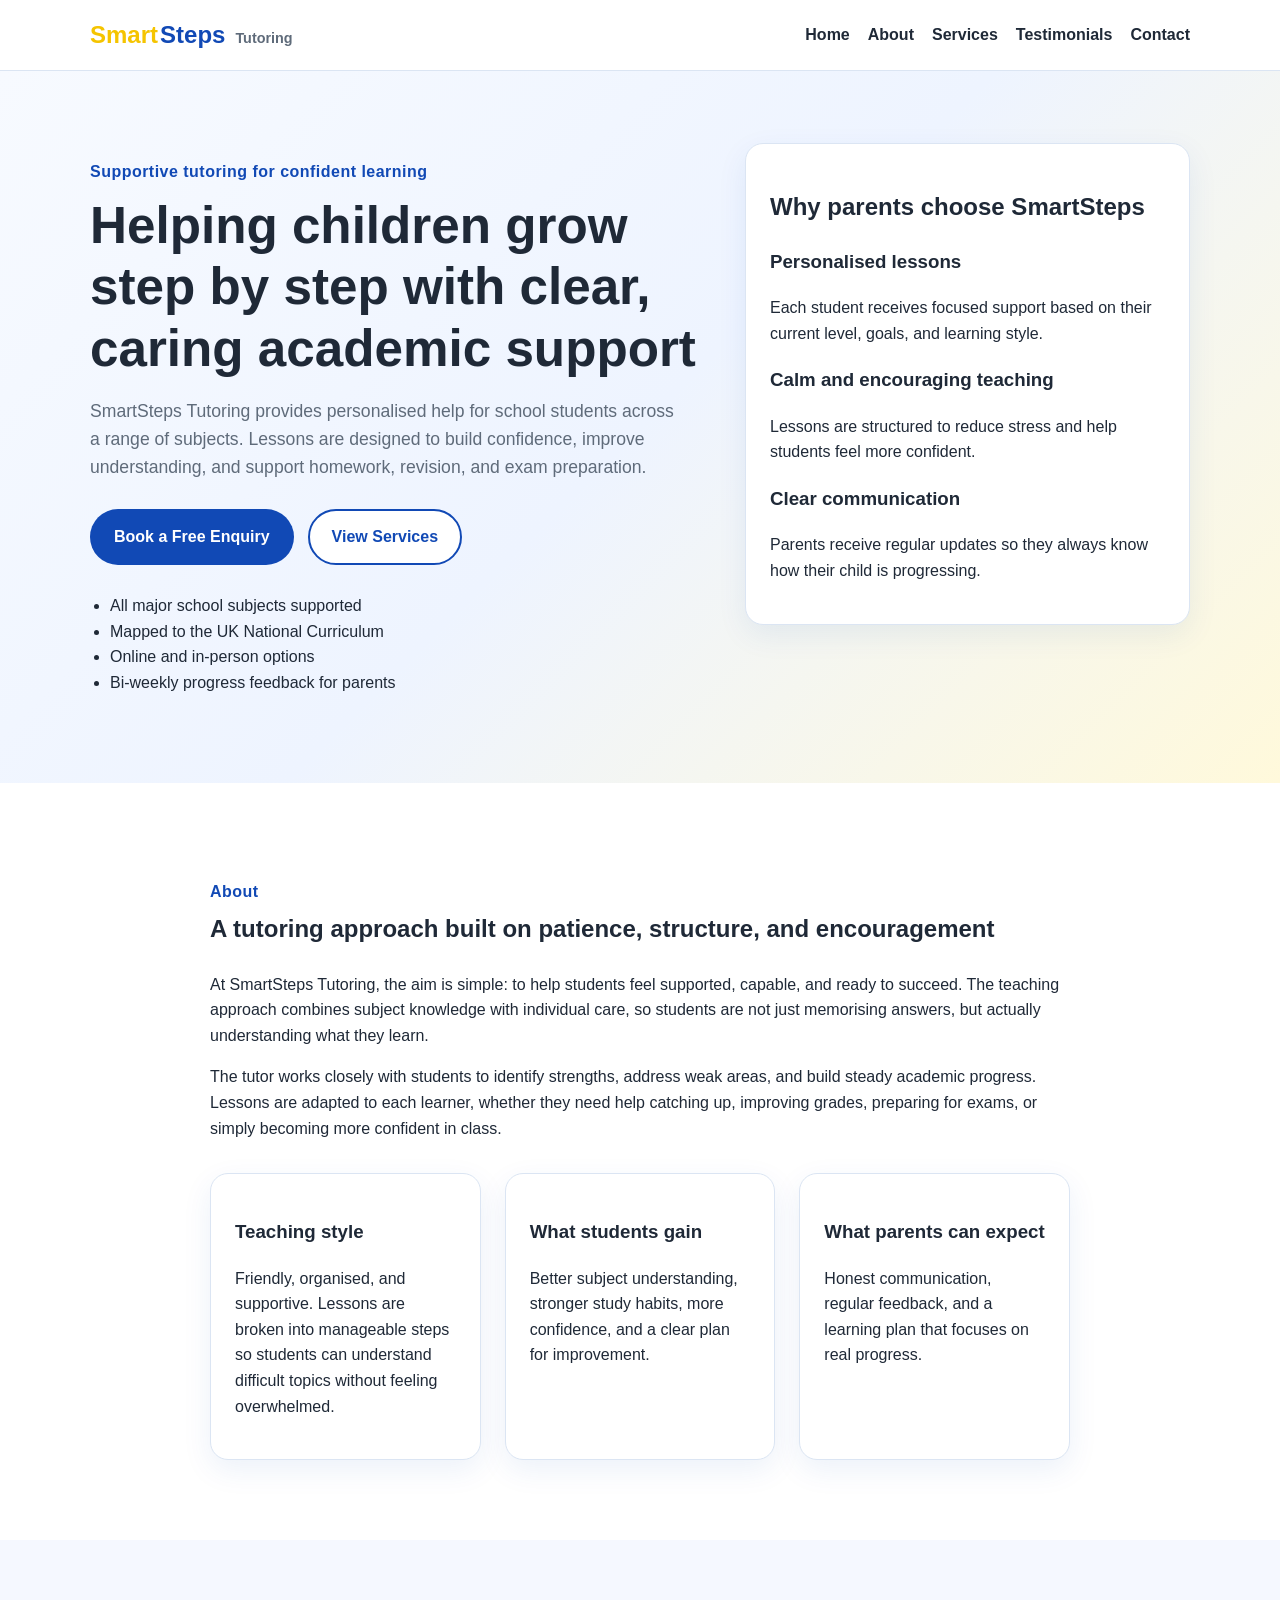
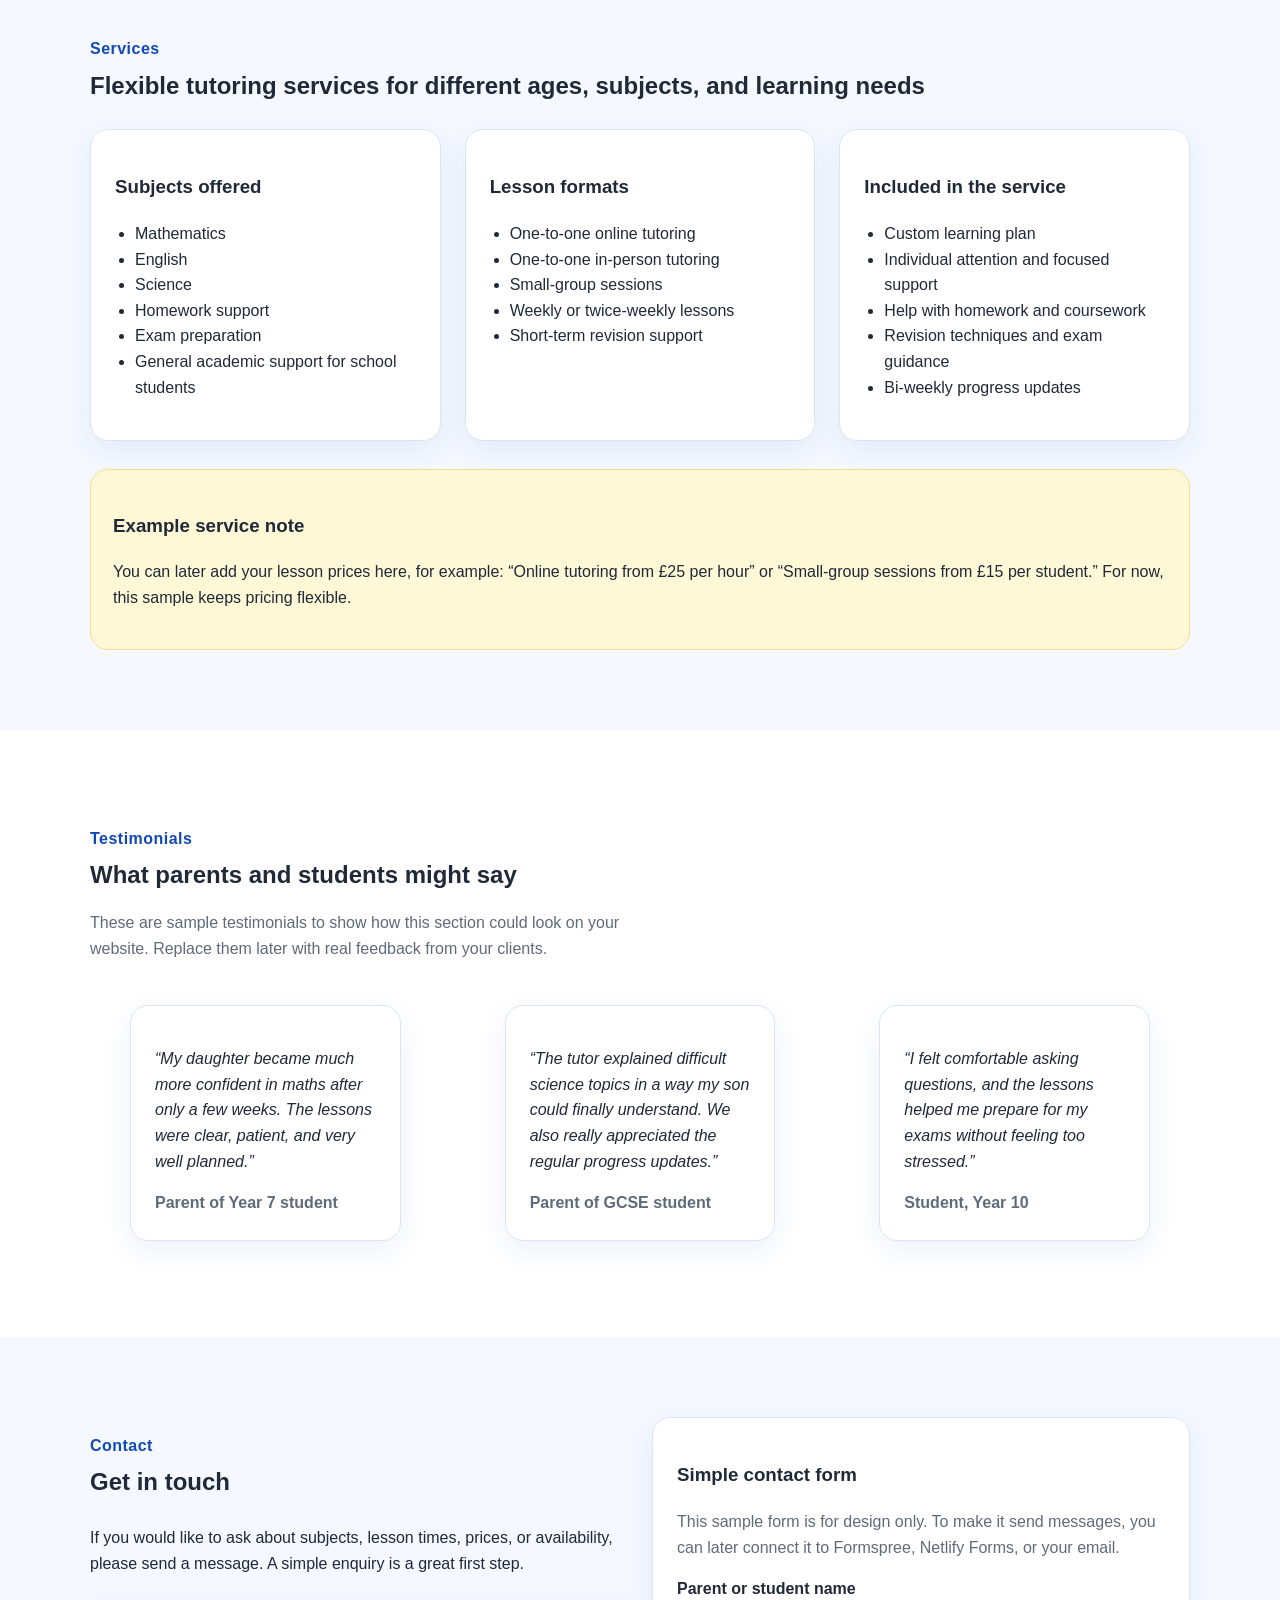
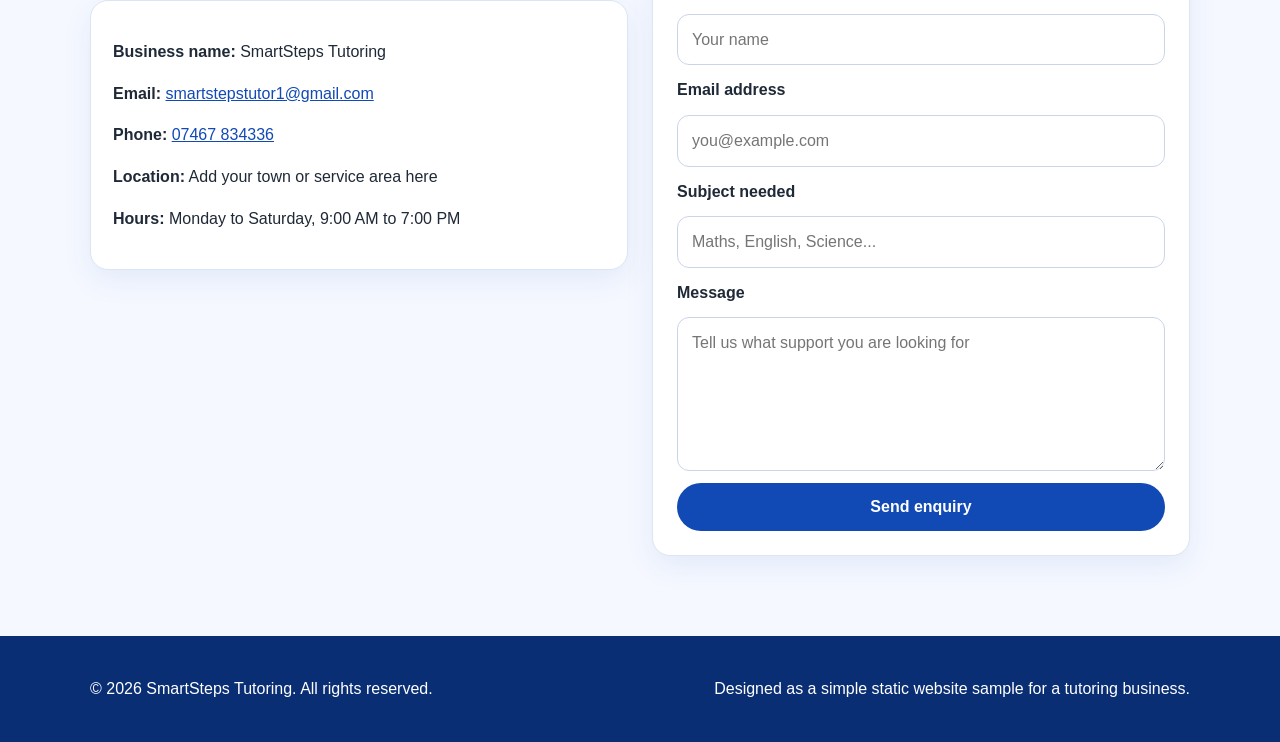
==== index.html @ 938cf6da "Add files via upload" ====
<!DOCTYPE html>
<html lang="en">
<head>
  <meta charset="UTF-8" />
  <meta name="viewport" content="width=device-width, initial-scale=1.0" />
  <title>SmartSteps Tutoring | Personalised Support for School Students</title>
  <meta name="description" content="SmartSteps Tutoring offers personalised tutoring for school students, mapped to the UK National Curriculum, with online and in-person learning support." />
  <link rel="stylesheet" href="styles.css" />
</head>
<body>
  <!-- Simple top navigation -->
  <header class="site-header">
    <div class="container header-inner">
      <a href="#home" class="brand">
        <span class="brand-highlight">Smart</span><span class="brand-main">Steps</span>
        <span class="brand-sub">Tutoring</span>
      </a>

      <nav class="site-nav" aria-label="Main navigation">
        <a href="#home">Home</a>
        <a href="#about">About</a>
        <a href="#services">Services</a>
        <a href="#testimonials">Testimonials</a>
        <a href="#contact">Contact</a>
      </nav>
    </div>
  </header>

  <main>
    <!-- Homepage / hero section -->
    <section id="home" class="hero">
      <div class="container hero-grid">
        <div class="hero-text">
          <p class="eyebrow">Supportive tutoring for confident learning</p>
          <h1>Helping children grow step by step with clear, caring academic support</h1>
          <p class="lead">
            SmartSteps Tutoring provides personalised help for school students across a range of
            subjects. Lessons are designed to build confidence, improve understanding, and support
            homework, revision, and exam preparation.
          </p>

          <div class="hero-actions">
            <a class="button button-primary" href="#contact">Book a Free Enquiry</a>
            <a class="button button-secondary" href="#services">View Services</a>
          </div>

          <ul class="hero-points">
            <li>All major school subjects supported</li>
            <li>Mapped to the UK National Curriculum</li>
            <li>Online and in-person options</li>
            <li>Bi-weekly progress feedback for parents</li>
          </ul>
        </div>

        <aside class="hero-card" aria-label="Quick summary">
          <h2>Why parents choose SmartSteps</h2>
          <div class="feature-item">
            <h3>Personalised lessons</h3>
            <p>Each student receives focused support based on their current level, goals, and learning style.</p>
          </div>
          <div class="feature-item">
            <h3>Calm and encouraging teaching</h3>
            <p>Lessons are structured to reduce stress and help students feel more confident.</p>
          </div>
          <div class="feature-item">
            <h3>Clear communication</h3>
            <p>Parents receive regular updates so they always know how their child is progressing.</p>
          </div>
        </aside>
      </div>
    </section>

    <!-- About section -->
    <section id="about" class="section">
      <div class="container narrow">
        <div class="section-heading">
          <p class="eyebrow">About</p>
          <h2>A tutoring approach built on patience, structure, and encouragement</h2>
        </div>

        <p>
          At SmartSteps Tutoring, the aim is simple: to help students feel supported, capable, and
          ready to succeed. The teaching approach combines subject knowledge with individual care,
          so students are not just memorising answers, but actually understanding what they learn.
        </p>

        <p>
          The tutor works closely with students to identify strengths, address weak areas, and build
          steady academic progress. Lessons are adapted to each learner, whether they need help
          catching up, improving grades, preparing for exams, or simply becoming more confident in class.
        </p>

        <div class="about-grid">
          <div class="card">
            <h3>Teaching style</h3>
            <p>
              Friendly, organised, and supportive. Lessons are broken into manageable steps so
              students can understand difficult topics without feeling overwhelmed.
            </p>
          </div>

          <div class="card">
            <h3>What students gain</h3>
            <p>
              Better subject understanding, stronger study habits, more confidence, and a clear plan
              for improvement.
            </p>
          </div>

          <div class="card">
            <h3>What parents can expect</h3>
            <p>
              Honest communication, regular feedback, and a learning plan that focuses on real progress.
            </p>
          </div>
        </div>
      </div>
    </section>

    <!-- Services section -->
    <section id="services" class="section section-soft">
      <div class="container">
        <div class="section-heading">
          <p class="eyebrow">Services</p>
          <h2>Flexible tutoring services for different ages, subjects, and learning needs</h2>
        </div>

        <div class="services-grid">
          <article class="card">
            <h3>Subjects offered</h3>
            <ul class="check-list">
              <li>Mathematics</li>
              <li>English</li>
              <li>Science</li>
              <li>Homework support</li>
              <li>Exam preparation</li>
              <li>General academic support for school students</li>
            </ul>
          </article>

          <article class="card">
            <h3>Lesson formats</h3>
            <ul class="check-list">
              <li>One-to-one online tutoring</li>
              <li>One-to-one in-person tutoring</li>
              <li>Small-group sessions</li>
              <li>Weekly or twice-weekly lessons</li>
              <li>Short-term revision support</li>
            </ul>
          </article>

          <article class="card">
            <h3>Included in the service</h3>
            <ul class="check-list">
              <li>Custom learning plan</li>
              <li>Individual attention and focused support</li>
              <li>Help with homework and coursework</li>
              <li>Revision techniques and exam guidance</li>
              <li>Bi-weekly progress updates</li>
            </ul>
          </article>
        </div>

        <div class="pricing-note">
          <h3>Example service note</h3>
          <p>
            You can later add your lesson prices here, for example: “Online tutoring from £25 per hour”
            or “Small-group sessions from £15 per student.” For now, this sample keeps pricing flexible.
          </p>
        </div>
      </div>
    </section>

    <!-- Testimonials -->
    <section id="testimonials" class="section">
      <div class="container">
        <div class="section-heading">
          <p class="eyebrow">Testimonials</p>
          <h2>What parents and students might say</h2>
          <p class="section-intro">
            These are sample testimonials to show how this section could look on your website.
            Replace them later with real feedback from your clients.
          </p>
        </div>

        <div class="testimonial-grid">
          <blockquote class="card testimonial">
            <p>
              “My daughter became much more confident in maths after only a few weeks. The lessons
              were clear, patient, and very well planned.”
            </p>
            <footer>Parent of Year 7 student</footer>
          </blockquote>

          <blockquote class="card testimonial">
            <p>
              “The tutor explained difficult science topics in a way my son could finally understand.
              We also really appreciated the regular progress updates.”
            </p>
            <footer>Parent of GCSE student</footer>
          </blockquote>

          <blockquote class="card testimonial">
            <p>
              “I felt comfortable asking questions, and the lessons helped me prepare for my exams
              without feeling too stressed.”
            </p>
            <footer>Student, Year 10</footer>
          </blockquote>
        </div>
      </div>
    </section>

    <!-- Contact section -->
    <section id="contact" class="section section-soft">
      <div class="container contact-grid">
        <div>
          <div class="section-heading">
            <p class="eyebrow">Contact</p>
            <h2>Get in touch</h2>
          </div>

          <p>
            If you would like to ask about subjects, lesson times, prices, or availability,
            please send a message. A simple enquiry is a great first step.
          </p>

          <div class="contact-card">
            <p><strong>Business name:</strong> SmartSteps Tutoring</p>
            <p><strong>Email:</strong> <a href="mailto:smartstepstutor1@gmail.com">smartstepstutor1@gmail.com</a></p>
            <p><strong>Phone:</strong> <a href="tel:07467834336">07467 834336</a></p>
            <p><strong>Location:</strong> Add your town or service area here</p>
            <p><strong>Hours:</strong> Monday to Saturday, 9:00 AM to 7:00 PM</p>
          </div>
        </div>

        <div class="card">
          <h3>Simple contact form</h3>
          <p class="form-note">
            This sample form is for design only. To make it send messages, you can later connect it
            to Formspree, Netlify Forms, or your email.
          </p>

          <form action="#" method="post" class="contact-form">
            <label for="name">Parent or student name</label>
            <input id="name" name="name" type="text" placeholder="Your name" />

            <label for="email">Email address</label>
            <input id="email" name="email" type="email" placeholder="you@example.com" />

            <label for="subject">Subject needed</label>
            <input id="subject" name="subject" type="text" placeholder="Maths, English, Science..." />

            <label for="message">Message</label>
            <textarea id="message" name="message" rows="5" placeholder="Tell us what support you are looking for"></textarea>

            <button class="button button-primary button-full" type="submit">Send enquiry</button>
          </form>
        </div>
      </div>
    </section>
  </main>

  <footer class="site-footer">
    <div class="container footer-inner">
      <p>&copy; 2026 SmartSteps Tutoring. All rights reserved.</p>
      <p>Designed as a simple static website sample for a tutoring business.</p>
    </div>
  </footer>
</body>
</html>
---- styles.css ----
/* ---------------------------------------------------------
   SmartSteps Tutoring sample website styles
   This CSS is kept simple on purpose so it is easy to read
   and edit for beginners.
---------------------------------------------------------- */

:root {
  --blue: #1149b5;
  --blue-dark: #0a2e73;
  --yellow: #f5c400;
  --text: #1f2937;
  --muted: #5f6b7a;
  --bg: #ffffff;
  --soft: #f5f8ff;
  --border: #dbe5f3;
  --shadow: 0 10px 30px rgba(17, 73, 181, 0.08);
  --radius: 18px;
}

* {
  box-sizing: border-box;
}

html {
  scroll-behavior: smooth;
}

body {
  margin: 0;
  font-family: Arial, Helvetica, sans-serif;
  color: var(--text);
  background: var(--bg);
  line-height: 1.6;
}

img {
  max-width: 100%;
  display: block;
}

a {
  color: var(--blue);
}

.container {
  width: min(1100px, 92%);
  margin: 0 auto;
}

.narrow {
  width: min(860px, 92%);
}

.site-header {
  position: sticky;
  top: 0;
  z-index: 100;
  background: rgba(255, 255, 255, 0.96);
  border-bottom: 1px solid var(--border);
  backdrop-filter: blur(8px);
}

.header-inner {
  display: flex;
  align-items: center;
  justify-content: space-between;
  gap: 20px;
  padding: 16px 0;
}

.brand {
  text-decoration: none;
  font-weight: 700;
  font-size: 1.5rem;
  display: inline-flex;
  align-items: baseline;
  gap: 2px;
  flex-wrap: wrap;
}

.brand-highlight {
  color: var(--yellow);
}

.brand-main {
  color: var(--blue);
}

.brand-sub {
  font-size: 0.9rem;
  color: var(--muted);
  margin-left: 8px;
  font-weight: 600;
}

.site-nav {
  display: flex;
  flex-wrap: wrap;
  gap: 18px;
}

.site-nav a {
  text-decoration: none;
  color: var(--text);
  font-weight: 600;
}

.site-nav a:hover {
  color: var(--blue);
}

.hero {
  background: linear-gradient(135deg, #f7faff 0%, #eef4ff 50%, #fff9db 100%);
  padding: 72px 0;
}

.hero-grid {
  display: grid;
  grid-template-columns: 1.4fr 1fr;
  gap: 32px;
  align-items: start;
}

.eyebrow {
  color: var(--blue);
  font-weight: 700;
  letter-spacing: 0.03em;
  margin-bottom: 10px;
}

.hero h1,
.section-heading h2 {
  line-height: 1.2;
  margin-top: 0;
}

.hero h1 {
  font-size: clamp(2rem, 5vw, 3.2rem);
  margin-bottom: 16px;
}

.lead {
  font-size: 1.1rem;
  color: var(--muted);
  max-width: 60ch;
}

.hero-actions {
  display: flex;
  flex-wrap: wrap;
  gap: 14px;
  margin: 28px 0;
}

.button {
  display: inline-block;
  border-radius: 999px;
  padding: 13px 22px;
  text-decoration: none;
  font-weight: 700;
  border: 2px solid transparent;
  cursor: pointer;
  font-size: 1rem;
}

.button-primary {
  background: var(--blue);
  color: white;
}

.button-primary:hover {
  background: var(--blue-dark);
}

.button-secondary {
  background: white;
  color: var(--blue);
  border-color: var(--blue);
}

.button-full {
  width: 100%;
}

.hero-points,
.check-list {
  padding-left: 20px;
}

.hero-card,
.card,
.contact-card {
  background: white;
  border: 1px solid var(--border);
  border-radius: var(--radius);
  box-shadow: var(--shadow);
}

.hero-card {
  padding: 24px;
}

.feature-item + .feature-item {
  margin-top: 18px;
}

.section {
  padding: 80px 0;
}

.section-soft {
  background: var(--soft);
}

.section-heading {
  margin-bottom: 28px;
}

.section-intro {
  color: var(--muted);
  max-width: 65ch;
}

.about-grid,
.services-grid,
.testimonial-grid,
.contact-grid {
  display: grid;
  gap: 24px;
}

.about-grid {
  grid-template-columns: repeat(3, 1fr);
  margin-top: 32px;
}

.services-grid {
  grid-template-columns: repeat(3, 1fr);
}

.testimonial-grid {
  grid-template-columns: repeat(3, 1fr);
}

.contact-grid {
  grid-template-columns: 1fr 1fr;
  align-items: start;
}

.card {
  padding: 24px;
}

.pricing-note {
  margin-top: 28px;
  background: #fff8d7;
  border: 1px solid #f2e28c;
  border-radius: var(--radius);
  padding: 22px;
}

.testimonial p {
  font-style: italic;
}

.testimonial footer {
  margin-top: 14px;
  color: var(--muted);
  font-weight: 600;
}

.contact-card {
  padding: 22px;
  margin-top: 24px;
}

.form-note {
  color: var(--muted);
}

.contact-form {
  display: grid;
  gap: 12px;
  margin-top: 12px;
}

.contact-form label {
  font-weight: 700;
}

.contact-form input,
.contact-form textarea {
  width: 100%;
  padding: 12px 14px;
  border: 1px solid #c9d6ea;
  border-radius: 12px;
  font: inherit;
}

.contact-form input:focus,
.contact-form textarea:focus {
  outline: 2px solid rgba(17, 73, 181, 0.2);
  border-color: var(--blue);
}

.site-footer {
  background: var(--blue-dark);
  color: white;
  padding: 24px 0;
}

.footer-inner {
  display: flex;
  justify-content: space-between;
  gap: 20px;
  flex-wrap: wrap;
}

@media (max-width: 900px) {
  .hero-grid,
  .about-grid,
  .services-grid,
  .testimonial-grid,
  .contact-grid {
    grid-template-columns: 1fr;
  }

  .header-inner {
    flex-direction: column;
    align-items: flex-start;
  }
}
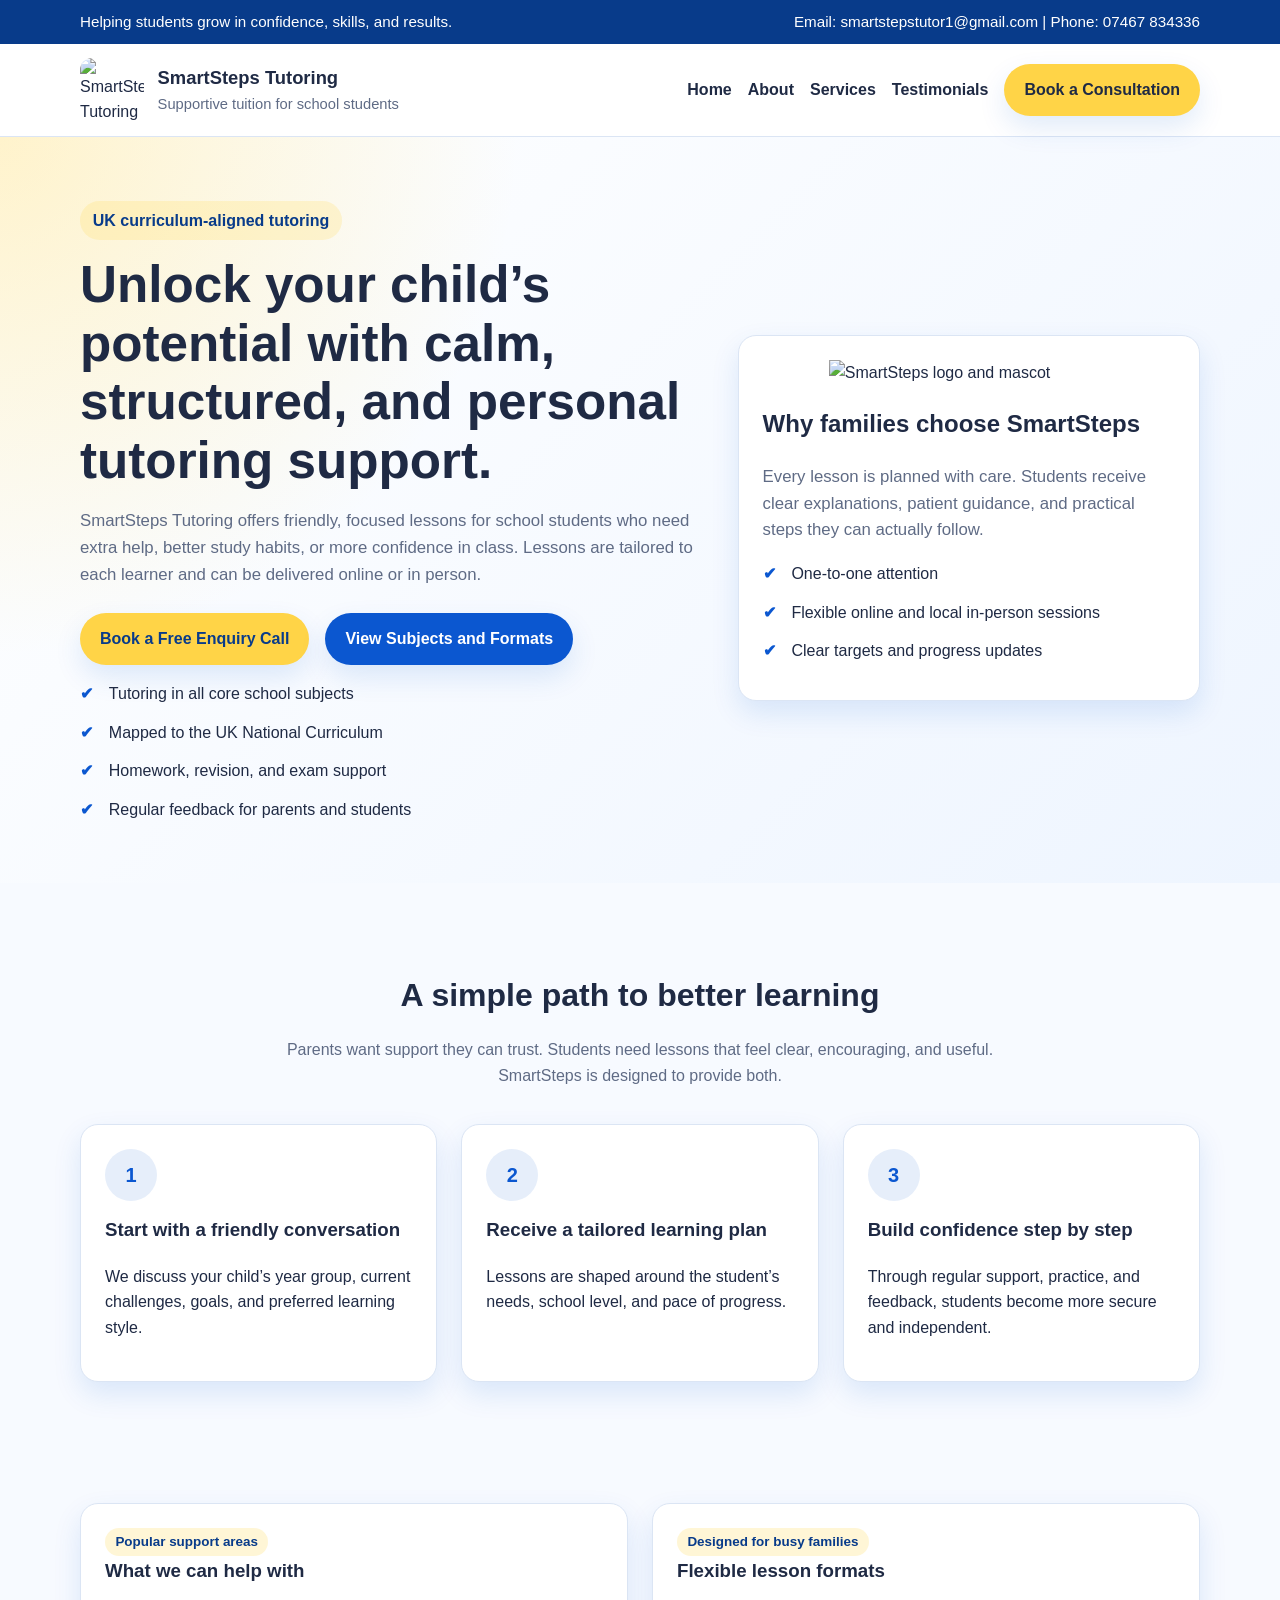
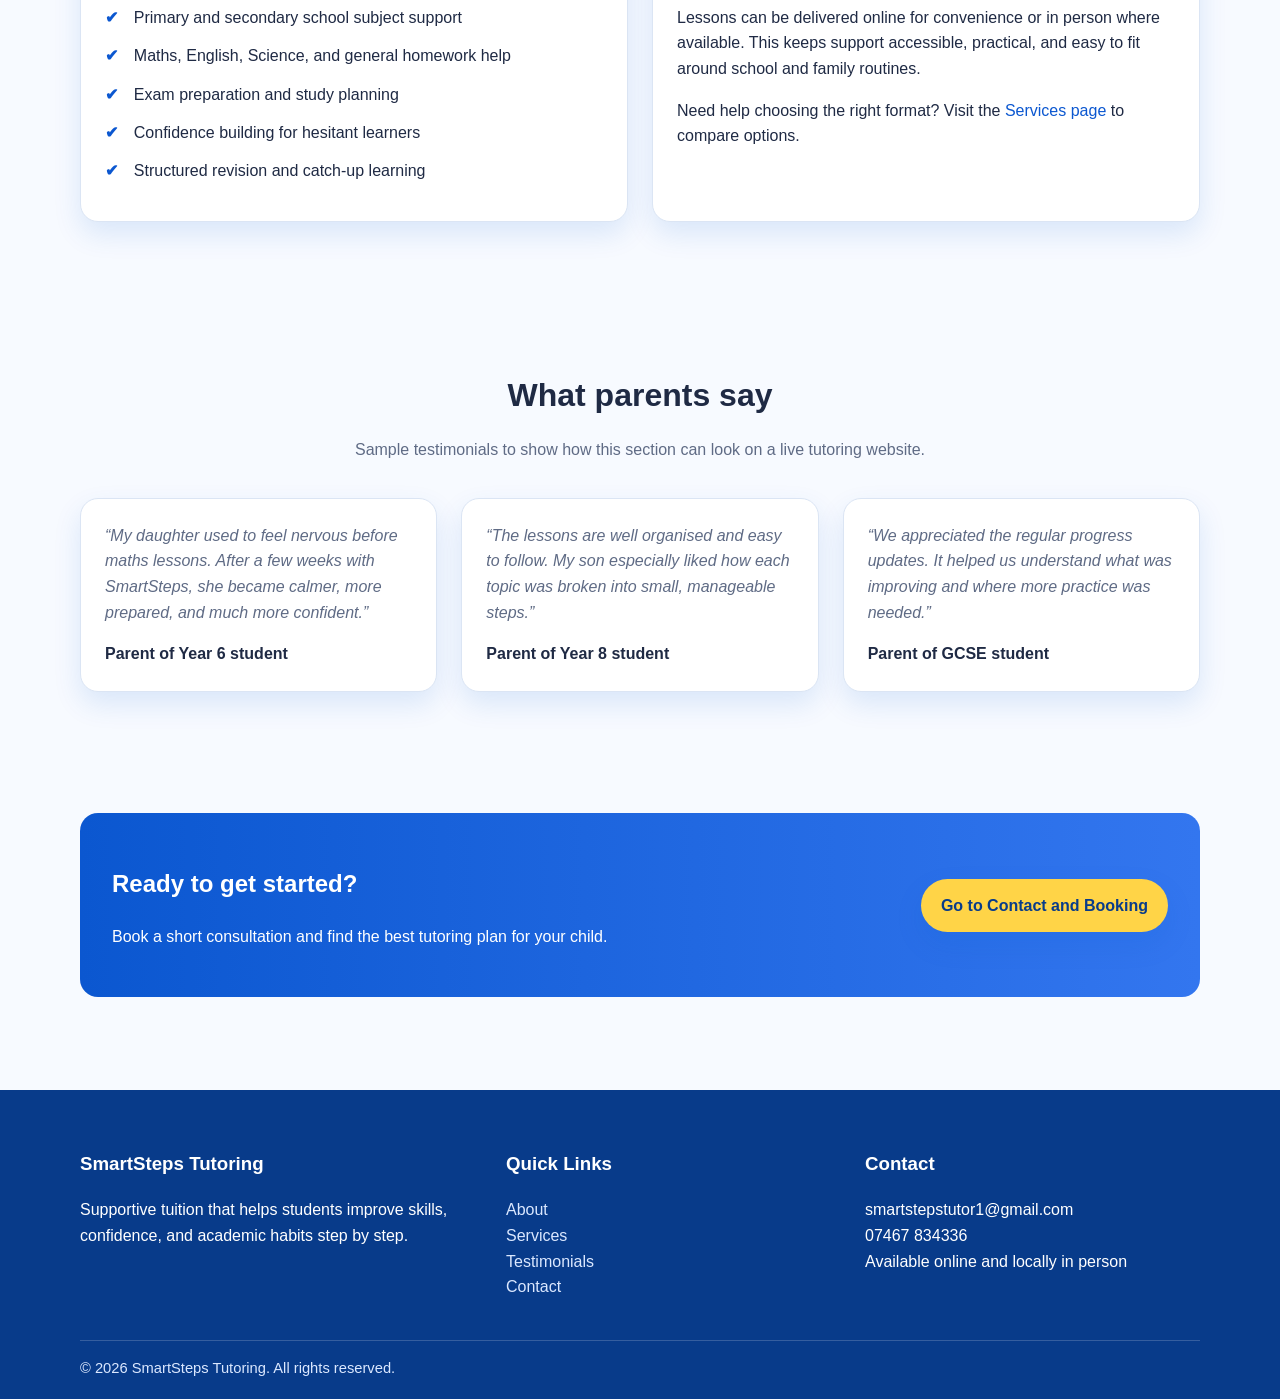
==== commit 835a4ca9: "Add files via upload" ====
--- a/index.html
+++ b/index.html
@@ -3,268 +3,199 @@
 <head>
   <meta charset="UTF-8" />
   <meta name="viewport" content="width=device-width, initial-scale=1.0" />
-  <title>SmartSteps Tutoring | Personalised Support for School Students</title>
-  <meta name="description" content="SmartSteps Tutoring offers personalised tutoring for school students, mapped to the UK National Curriculum, with online and in-person learning support." />
-  <link rel="stylesheet" href="styles.css" />
+  <title>SmartSteps Tutoring | Personal Support for Confident Learning</title>
+  <meta name="description" content="SmartSteps Tutoring offers supportive, personalised lessons for school students across core subjects, online and in person." />
+  <link rel="stylesheet" href="style.css" />
 </head>
 <body>
-  <!-- Simple top navigation -->
-  <header class="site-header">
-    <div class="container header-inner">
-      <a href="#home" class="brand">
-        <span class="brand-highlight">Smart</span><span class="brand-main">Steps</span>
-        <span class="brand-sub">Tutoring</span>
+  <div class="topbar">
+    <div class="container">
+      <div>Helping students grow in confidence, skills, and results.</div>
+      <div>Email: smartstepstutor1@gmail.com | Phone: 07467 834336</div>
+    </div>
+  </div>
+
+  <header class="header">
+    <div class="container navbar">
+      <a class="brand" href="index.html">
+        <img src="assets/logo.png" alt="SmartSteps Tutoring logo" />
+        <div class="brand-text">
+          <strong>SmartSteps Tutoring</strong>
+          <span>Supportive tuition for school students</span>
+        </div>
       </a>
-
-      <nav class="site-nav" aria-label="Main navigation">
-        <a href="#home">Home</a>
-        <a href="#about">About</a>
-        <a href="#services">Services</a>
-        <a href="#testimonials">Testimonials</a>
-        <a href="#contact">Contact</a>
+      <nav class="nav-links" aria-label="Main navigation">
+        <a href="index.html">Home</a>
+        <a href="about.html">About</a>
+        <a href="services.html">Services</a>
+        <a href="testimonials.html">Testimonials</a>
+        <a href="contact.html" class="button">Book a Consultation</a>
       </nav>
     </div>
   </header>
 
   <main>
-    <!-- Homepage / hero section -->
-    <section id="home" class="hero">
+    <section class="hero">
       <div class="container hero-grid">
-        <div class="hero-text">
-          <p class="eyebrow">Supportive tutoring for confident learning</p>
-          <h1>Helping children grow step by step with clear, caring academic support</h1>
-          <p class="lead">
-            SmartSteps Tutoring provides personalised help for school students across a range of
-            subjects. Lessons are designed to build confidence, improve understanding, and support
-            homework, revision, and exam preparation.
-          </p>
-
+        <div>
+          <span class="eyebrow">UK curriculum-aligned tutoring</span>
+          <h1>Unlock your child’s potential with calm, structured, and personal tutoring support.</h1>
+          <p>
+            SmartSteps Tutoring offers friendly, focused lessons for school students who need extra help,
+            better study habits, or more confidence in class. Lessons are tailored to each learner and can be
+            delivered online or in person.
+          </p>
           <div class="hero-actions">
-            <a class="button button-primary" href="#contact">Book a Free Enquiry</a>
-            <a class="button button-secondary" href="#services">View Services</a>
-          </div>
-
-          <ul class="hero-points">
-            <li>All major school subjects supported</li>
+            <a class="button" href="contact.html">Book a Free Enquiry Call</a>
+            <a class="button secondary" href="services.html">View Subjects and Formats</a>
+          </div>
+          <ul class="hero-list">
+            <li>Tutoring in all core school subjects</li>
             <li>Mapped to the UK National Curriculum</li>
-            <li>Online and in-person options</li>
-            <li>Bi-weekly progress feedback for parents</li>
+            <li>Homework, revision, and exam support</li>
+            <li>Regular feedback for parents and students</li>
           </ul>
         </div>
 
-        <aside class="hero-card" aria-label="Quick summary">
-          <h2>Why parents choose SmartSteps</h2>
-          <div class="feature-item">
-            <h3>Personalised lessons</h3>
-            <p>Each student receives focused support based on their current level, goals, and learning style.</p>
-          </div>
-          <div class="feature-item">
-            <h3>Calm and encouraging teaching</h3>
-            <p>Lessons are structured to reduce stress and help students feel more confident.</p>
-          </div>
-          <div class="feature-item">
-            <h3>Clear communication</h3>
-            <p>Parents receive regular updates so they always know how their child is progressing.</p>
-          </div>
+        <aside class="hero-card">
+          <img src="assets/logo.png" alt="SmartSteps logo and mascot" />
+          <h2>Why families choose SmartSteps</h2>
+          <p>
+            Every lesson is planned with care. Students receive clear explanations, patient guidance,
+            and practical steps they can actually follow.
+          </p>
+          <ul class="check-list">
+            <li>One-to-one attention</li>
+            <li>Flexible online and local in-person sessions</li>
+            <li>Clear targets and progress updates</li>
+          </ul>
         </aside>
       </div>
     </section>
 
-    <!-- About section -->
-    <section id="about" class="section">
-      <div class="container narrow">
-        <div class="section-heading">
-          <p class="eyebrow">About</p>
-          <h2>A tutoring approach built on patience, structure, and encouragement</h2>
-        </div>
-
-        <p>
-          At SmartSteps Tutoring, the aim is simple: to help students feel supported, capable, and
-          ready to succeed. The teaching approach combines subject knowledge with individual care,
-          so students are not just memorising answers, but actually understanding what they learn.
-        </p>
-
-        <p>
-          The tutor works closely with students to identify strengths, address weak areas, and build
-          steady academic progress. Lessons are adapted to each learner, whether they need help
-          catching up, improving grades, preparing for exams, or simply becoming more confident in class.
-        </p>
-
-        <div class="about-grid">
+    <section class="section">
+      <div class="container">
+        <div class="section-title">
+          <h2>A simple path to better learning</h2>
+          <p>
+            Parents want support they can trust. Students need lessons that feel clear, encouraging, and useful.
+            SmartSteps is designed to provide both.
+          </p>
+        </div>
+        <div class="grid-3">
           <div class="card">
-            <h3>Teaching style</h3>
+            <div class="icon-circle">1</div>
+            <h3>Start with a friendly conversation</h3>
             <p>
-              Friendly, organised, and supportive. Lessons are broken into manageable steps so
-              students can understand difficult topics without feeling overwhelmed.
+              We discuss your child’s year group, current challenges, goals, and preferred learning style.
             </p>
           </div>
-
           <div class="card">
-            <h3>What students gain</h3>
+            <div class="icon-circle">2</div>
+            <h3>Receive a tailored learning plan</h3>
             <p>
-              Better subject understanding, stronger study habits, more confidence, and a clear plan
-              for improvement.
+              Lessons are shaped around the student’s needs, school level, and pace of progress.
             </p>
           </div>
-
           <div class="card">
-            <h3>What parents can expect</h3>
+            <div class="icon-circle">3</div>
+            <h3>Build confidence step by step</h3>
             <p>
-              Honest communication, regular feedback, and a learning plan that focuses on real progress.
+              Through regular support, practice, and feedback, students become more secure and independent.
             </p>
           </div>
         </div>
       </div>
     </section>
 
-    <!-- Services section -->
-    <section id="services" class="section section-soft">
+    <section class="section">
+      <div class="container grid-2">
+        <div class="info-box">
+          <span class="small-badge">Popular support areas</span>
+          <h3>What we can help with</h3>
+          <ul class="check-list">
+            <li>Primary and secondary school subject support</li>
+            <li>Maths, English, Science, and general homework help</li>
+            <li>Exam preparation and study planning</li>
+            <li>Confidence building for hesitant learners</li>
+            <li>Structured revision and catch-up learning</li>
+          </ul>
+        </div>
+        <div class="info-box">
+          <span class="small-badge">Designed for busy families</span>
+          <h3>Flexible lesson formats</h3>
+          <p>
+            Lessons can be delivered online for convenience or in person where available. This keeps support accessible,
+            practical, and easy to fit around school and family routines.
+          </p>
+          <p>
+            Need help choosing the right format? Visit the <a href="services.html">Services page</a> to compare options.
+          </p>
+        </div>
+      </div>
+    </section>
+
+    <section class="section">
       <div class="container">
-        <div class="section-heading">
-          <p class="eyebrow">Services</p>
-          <h2>Flexible tutoring services for different ages, subjects, and learning needs</h2>
-        </div>
-
-        <div class="services-grid">
-          <article class="card">
-            <h3>Subjects offered</h3>
-            <ul class="check-list">
-              <li>Mathematics</li>
-              <li>English</li>
-              <li>Science</li>
-              <li>Homework support</li>
-              <li>Exam preparation</li>
-              <li>General academic support for school students</li>
-            </ul>
+        <div class="section-title">
+          <h2>What parents say</h2>
+          <p>Sample testimonials to show how this section can look on a live tutoring website.</p>
+        </div>
+        <div class="grid-3">
+          <article class="testimonial">
+            <blockquote>
+              “My daughter used to feel nervous before maths lessons. After a few weeks with SmartSteps, she became calmer,
+              more prepared, and much more confident.”
+            </blockquote>
+            <cite>Parent of Year 6 student</cite>
           </article>
-
-          <article class="card">
-            <h3>Lesson formats</h3>
-            <ul class="check-list">
-              <li>One-to-one online tutoring</li>
-              <li>One-to-one in-person tutoring</li>
-              <li>Small-group sessions</li>
-              <li>Weekly or twice-weekly lessons</li>
-              <li>Short-term revision support</li>
-            </ul>
+          <article class="testimonial">
+            <blockquote>
+              “The lessons are well organised and easy to follow. My son especially liked how each topic was broken into small,
+              manageable steps.”
+            </blockquote>
+            <cite>Parent of Year 8 student</cite>
           </article>
-
-          <article class="card">
-            <h3>Included in the service</h3>
-            <ul class="check-list">
-              <li>Custom learning plan</li>
-              <li>Individual attention and focused support</li>
-              <li>Help with homework and coursework</li>
-              <li>Revision techniques and exam guidance</li>
-              <li>Bi-weekly progress updates</li>
-            </ul>
+          <article class="testimonial">
+            <blockquote>
+              “We appreciated the regular progress updates. It helped us understand what was improving and where more practice was needed.”
+            </blockquote>
+            <cite>Parent of GCSE student</cite>
           </article>
         </div>
-
-        <div class="pricing-note">
-          <h3>Example service note</h3>
-          <p>
-            You can later add your lesson prices here, for example: “Online tutoring from £25 per hour”
-            or “Small-group sessions from £15 per student.” For now, this sample keeps pricing flexible.
-          </p>
-        </div>
-      </div>
-    </section>
-
-    <!-- Testimonials -->
-    <section id="testimonials" class="section">
+      </div>
+    </section>
+
+    <section class="section">
       <div class="container">
-        <div class="section-heading">
-          <p class="eyebrow">Testimonials</p>
-          <h2>What parents and students might say</h2>
-          <p class="section-intro">
-            These are sample testimonials to show how this section could look on your website.
-            Replace them later with real feedback from your clients.
-          </p>
-        </div>
-
-        <div class="testimonial-grid">
-          <blockquote class="card testimonial">
-            <p>
-              “My daughter became much more confident in maths after only a few weeks. The lessons
-              were clear, patient, and very well planned.”
-            </p>
-            <footer>Parent of Year 7 student</footer>
-          </blockquote>
-
-          <blockquote class="card testimonial">
-            <p>
-              “The tutor explained difficult science topics in a way my son could finally understand.
-              We also really appreciated the regular progress updates.”
-            </p>
-            <footer>Parent of GCSE student</footer>
-          </blockquote>
-
-          <blockquote class="card testimonial">
-            <p>
-              “I felt comfortable asking questions, and the lessons helped me prepare for my exams
-              without feeling too stressed.”
-            </p>
-            <footer>Student, Year 10</footer>
-          </blockquote>
-        </div>
-      </div>
-    </section>
-
-    <!-- Contact section -->
-    <section id="contact" class="section section-soft">
-      <div class="container contact-grid">
-        <div>
-          <div class="section-heading">
-            <p class="eyebrow">Contact</p>
-            <h2>Get in touch</h2>
-          </div>
-
-          <p>
-            If you would like to ask about subjects, lesson times, prices, or availability,
-            please send a message. A simple enquiry is a great first step.
-          </p>
-
-          <div class="contact-card">
-            <p><strong>Business name:</strong> SmartSteps Tutoring</p>
-            <p><strong>Email:</strong> <a href="mailto:smartstepstutor1@gmail.com">smartstepstutor1@gmail.com</a></p>
-            <p><strong>Phone:</strong> <a href="tel:07467834336">07467 834336</a></p>
-            <p><strong>Location:</strong> Add your town or service area here</p>
-            <p><strong>Hours:</strong> Monday to Saturday, 9:00 AM to 7:00 PM</p>
-          </div>
-        </div>
-
-        <div class="card">
-          <h3>Simple contact form</h3>
-          <p class="form-note">
-            This sample form is for design only. To make it send messages, you can later connect it
-            to Formspree, Netlify Forms, or your email.
-          </p>
-
-          <form action="#" method="post" class="contact-form">
-            <label for="name">Parent or student name</label>
-            <input id="name" name="name" type="text" placeholder="Your name" />
-
-            <label for="email">Email address</label>
-            <input id="email" name="email" type="email" placeholder="you@example.com" />
-
-            <label for="subject">Subject needed</label>
-            <input id="subject" name="subject" type="text" placeholder="Maths, English, Science..." />
-
-            <label for="message">Message</label>
-            <textarea id="message" name="message" rows="5" placeholder="Tell us what support you are looking for"></textarea>
-
-            <button class="button button-primary button-full" type="submit">Send enquiry</button>
-          </form>
+        <div class="cta-strip">
+          <div>
+            <h2>Ready to get started?</h2>
+            <p>Book a short consultation and find the best tutoring plan for your child.</p>
+          </div>
+          <a class="button" href="contact.html">Go to Contact and Booking</a>
         </div>
       </div>
     </section>
   </main>
 
-  <footer class="site-footer">
-    <div class="container footer-inner">
-      <p>&copy; 2026 SmartSteps Tutoring. All rights reserved.</p>
-      <p>Designed as a simple static website sample for a tutoring business.</p>
+  <footer class="footer">
+    <div class="container">
+      <div class="footer-grid">
+        <div>
+          <h3>SmartSteps Tutoring</h3>
+          <p>Supportive tuition that helps students improve skills, confidence, and academic habits step by step.</p>
+        </div>
+        <div>
+          <h3>Quick Links</h3>
+          <p><a href="about.html">About</a><br><a href="services.html">Services</a><br><a href="testimonials.html">Testimonials</a><br><a href="contact.html">Contact</a></p>
+        </div>
+        <div>
+          <h3>Contact</h3>
+          <p>smartstepstutor1@gmail.com<br>07467 834336<br>Available online and locally in person</p>
+        </div>
+      </div>
+      <div class="footer-bottom">© 2026 SmartSteps Tutoring. All rights reserved.</div>
     </div>
   </footer>
 </body>
--- a/style.css
+++ b/style.css
@@ -0,0 +1,455 @@
+/*
+  SmartSteps Tutoring Website
+  Main stylesheet
+  Colour palette inspired by the flyer logo:
+  Blue: #0b57d0 / #114ec9
+  Yellow: #f4c20d / #ffd447
+*/
+
+:root {
+  --primary: #0b57d0;
+  --primary-dark: #083b8a;
+  --secondary: #ffd447;
+  --secondary-dark: #e0aa00;
+  --text: #1f2a44;
+  --muted: #5f6b85;
+  --bg: #f7faff;
+  --white: #ffffff;
+  --border: #dbe5f4;
+  --shadow: 0 12px 28px rgba(11, 87, 208, 0.12);
+  --radius: 18px;
+}
+
+* {
+  box-sizing: border-box;
+}
+
+html {
+  scroll-behavior: smooth;
+}
+
+body {
+  margin: 0;
+  font-family: Arial, Helvetica, sans-serif;
+  color: var(--text);
+  background: var(--bg);
+  line-height: 1.6;
+}
+
+img {
+  max-width: 100%;
+  display: block;
+}
+
+a {
+  color: var(--primary);
+  text-decoration: none;
+}
+
+a:hover {
+  text-decoration: underline;
+}
+
+.container {
+  width: min(1120px, 92%);
+  margin: 0 auto;
+}
+
+.topbar {
+  background: var(--primary-dark);
+  color: var(--white);
+  font-size: 0.95rem;
+}
+
+.topbar .container {
+  display: flex;
+  justify-content: space-between;
+  gap: 1rem;
+  padding: 0.6rem 0;
+  flex-wrap: wrap;
+}
+
+.header {
+  background: var(--white);
+  border-bottom: 1px solid var(--border);
+  position: sticky;
+  top: 0;
+  z-index: 50;
+}
+
+.navbar {
+  display: flex;
+  align-items: center;
+  justify-content: space-between;
+  gap: 1rem;
+  padding: 0.9rem 0;
+}
+
+.brand {
+  display: flex;
+  align-items: center;
+  gap: 0.85rem;
+  color: var(--text);
+  text-decoration: none;
+}
+
+.brand img {
+  width: 64px;
+  height: 64px;
+  object-fit: contain;
+  border-radius: 12px;
+  background: #fff;
+}
+
+.brand-text strong {
+  display: block;
+  font-size: 1.15rem;
+}
+
+.brand-text span {
+  display: block;
+  color: var(--muted);
+  font-size: 0.92rem;
+}
+
+.nav-links {
+  display: flex;
+  gap: 1rem;
+  align-items: center;
+  flex-wrap: wrap;
+}
+
+.nav-links a {
+  color: var(--text);
+  font-weight: 600;
+}
+
+.button,
+button,
+input[type="submit"] {
+  background: var(--secondary);
+  color: var(--primary-dark);
+  border: none;
+  padding: 0.85rem 1.25rem;
+  border-radius: 999px;
+  font-weight: 700;
+  cursor: pointer;
+  box-shadow: var(--shadow);
+}
+
+.button.secondary {
+  background: var(--primary);
+  color: var(--white);
+}
+
+.hero {
+  padding: 4rem 0 3rem;
+  background:
+    radial-gradient(circle at top left, rgba(255, 212, 71, 0.28), transparent 35%),
+    linear-gradient(135deg, #ffffff 0%, #eef5ff 100%);
+}
+
+.hero-grid {
+  display: grid;
+  grid-template-columns: 1.15fr 0.85fr;
+  gap: 2rem;
+  align-items: center;
+}
+
+.eyebrow {
+  display: inline-block;
+  background: rgba(255, 212, 71, 0.2);
+  color: var(--primary-dark);
+  padding: 0.4rem 0.8rem;
+  border-radius: 999px;
+  font-weight: 700;
+  margin-bottom: 1rem;
+}
+
+.hero h1,
+.page-hero h1 {
+  margin: 0 0 1rem;
+  font-size: clamp(2rem, 4vw, 3.4rem);
+  line-height: 1.15;
+}
+
+.hero p,
+.page-hero p {
+  color: var(--muted);
+  font-size: 1.05rem;
+}
+
+.hero-actions {
+  display: flex;
+  gap: 1rem;
+  flex-wrap: wrap;
+  margin-top: 1.5rem;
+}
+
+.hero-card,
+.card,
+.info-box,
+.pricing-card,
+.contact-box,
+.testimonial,
+.service-card {
+  background: var(--white);
+  border-radius: var(--radius);
+  box-shadow: var(--shadow);
+  border: 1px solid var(--border);
+}
+
+.hero-card {
+  padding: 1.5rem;
+}
+
+.hero-card img {
+  width: 100%;
+  max-width: 280px;
+  margin: 0 auto 1rem;
+}
+
+.hero-list,
+.check-list {
+  list-style: none;
+  padding: 0;
+  margin: 1rem 0 0;
+}
+
+.hero-list li,
+.check-list li {
+  padding-left: 1.8rem;
+  position: relative;
+  margin-bottom: 0.8rem;
+}
+
+.hero-list li::before,
+.check-list li::before {
+  content: "✔";
+  color: var(--primary);
+  position: absolute;
+  left: 0;
+  top: 0;
+  font-weight: 700;
+}
+
+.section {
+  padding: 3.8rem 0;
+}
+
+.section-title {
+  text-align: center;
+  max-width: 760px;
+  margin: 0 auto 2.2rem;
+}
+
+.section-title h2 {
+  margin-bottom: 0.65rem;
+  font-size: 2rem;
+}
+
+.section-title p {
+  color: var(--muted);
+}
+
+.grid-3,
+.grid-2 {
+  display: grid;
+  gap: 1.5rem;
+}
+
+.grid-3 {
+  grid-template-columns: repeat(3, 1fr);
+}
+
+.grid-2 {
+  grid-template-columns: repeat(2, 1fr);
+}
+
+.card,
+.service-card,
+.testimonial,
+.contact-box,
+.info-box,
+.pricing-card {
+  padding: 1.5rem;
+}
+
+.service-card h3,
+.card h3,
+.testimonial h3,
+.contact-box h3,
+.info-box h3,
+.pricing-card h3 {
+  margin-top: 0;
+}
+
+.icon-circle {
+  width: 52px;
+  height: 52px;
+  border-radius: 50%;
+  display: inline-grid;
+  place-items: center;
+  background: rgba(11, 87, 208, 0.1);
+  color: var(--primary);
+  font-size: 1.25rem;
+  font-weight: 700;
+  margin-bottom: 0.9rem;
+}
+
+.highlight {
+  color: var(--primary);
+}
+
+.page-hero {
+  padding: 3rem 0;
+  background: linear-gradient(180deg, #eef5ff 0%, #ffffff 100%);
+}
+
+.service-groups {
+  display: grid;
+  grid-template-columns: 1fr 1fr;
+  gap: 1.5rem;
+}
+
+.pricing-grid {
+  display: grid;
+  grid-template-columns: repeat(3, 1fr);
+  gap: 1.5rem;
+}
+
+.pricing-card.featured {
+  border: 2px solid var(--secondary);
+}
+
+blockquote {
+  margin: 0;
+  color: var(--muted);
+  font-style: italic;
+}
+
+cite {
+  display: block;
+  margin-top: 1rem;
+  font-style: normal;
+  font-weight: 700;
+}
+
+.form-grid {
+  display: grid;
+  grid-template-columns: repeat(2, 1fr);
+  gap: 1rem;
+}
+
+label {
+  display: block;
+  font-weight: 700;
+  margin-bottom: 0.4rem;
+}
+
+input,
+select,
+textarea {
+  width: 100%;
+  padding: 0.9rem 1rem;
+  border-radius: 12px;
+  border: 1px solid #bfd0ef;
+  background: #fff;
+  font: inherit;
+}
+
+textarea {
+  min-height: 150px;
+  resize: vertical;
+}
+
+.full {
+  grid-column: 1 / -1;
+}
+
+.note {
+  font-size: 0.92rem;
+  color: var(--muted);
+}
+
+.cta-strip {
+  background: linear-gradient(90deg, var(--primary), #3376ef);
+  color: var(--white);
+  border-radius: var(--radius);
+  padding: 2rem;
+  display: flex;
+  justify-content: space-between;
+  align-items: center;
+  gap: 1rem;
+  flex-wrap: wrap;
+}
+
+.footer {
+  margin-top: 2rem;
+  background: var(--primary-dark);
+  color: var(--white);
+  padding: 2.5rem 0 1.2rem;
+}
+
+.footer-grid {
+  display: grid;
+  grid-template-columns: 1.2fr 1fr 1fr;
+  gap: 1.5rem;
+}
+
+.footer a {
+  color: #dbe8ff;
+}
+
+.footer-bottom {
+  border-top: 1px solid rgba(255,255,255,0.18);
+  margin-top: 1.5rem;
+  padding-top: 1rem;
+  font-size: 0.92rem;
+  color: #dbe8ff;
+}
+
+.small-badge {
+  display: inline-block;
+  background: rgba(255, 212, 71, 0.22);
+  color: var(--primary-dark);
+  padding: 0.2rem 0.65rem;
+  border-radius: 999px;
+  font-size: 0.84rem;
+  font-weight: 700;
+}
+
+.calendly-inline-widget {
+  min-width: 320px;
+  height: 700px;
+  border: 1px solid var(--border);
+  border-radius: var(--radius);
+  overflow: hidden;
+  background: var(--white);
+}
+
+@media (max-width: 900px) {
+  .hero-grid,
+  .grid-3,
+  .grid-2,
+  .service-groups,
+  .pricing-grid,
+  .footer-grid,
+  .form-grid {
+    grid-template-columns: 1fr;
+  }
+
+  .navbar {
+    align-items: flex-start;
+    flex-direction: column;
+  }
+
+  .nav-links {
+    width: 100%;
+  }
+
+  .brand img {
+    width: 56px;
+    height: 56px;
+  }
+}
